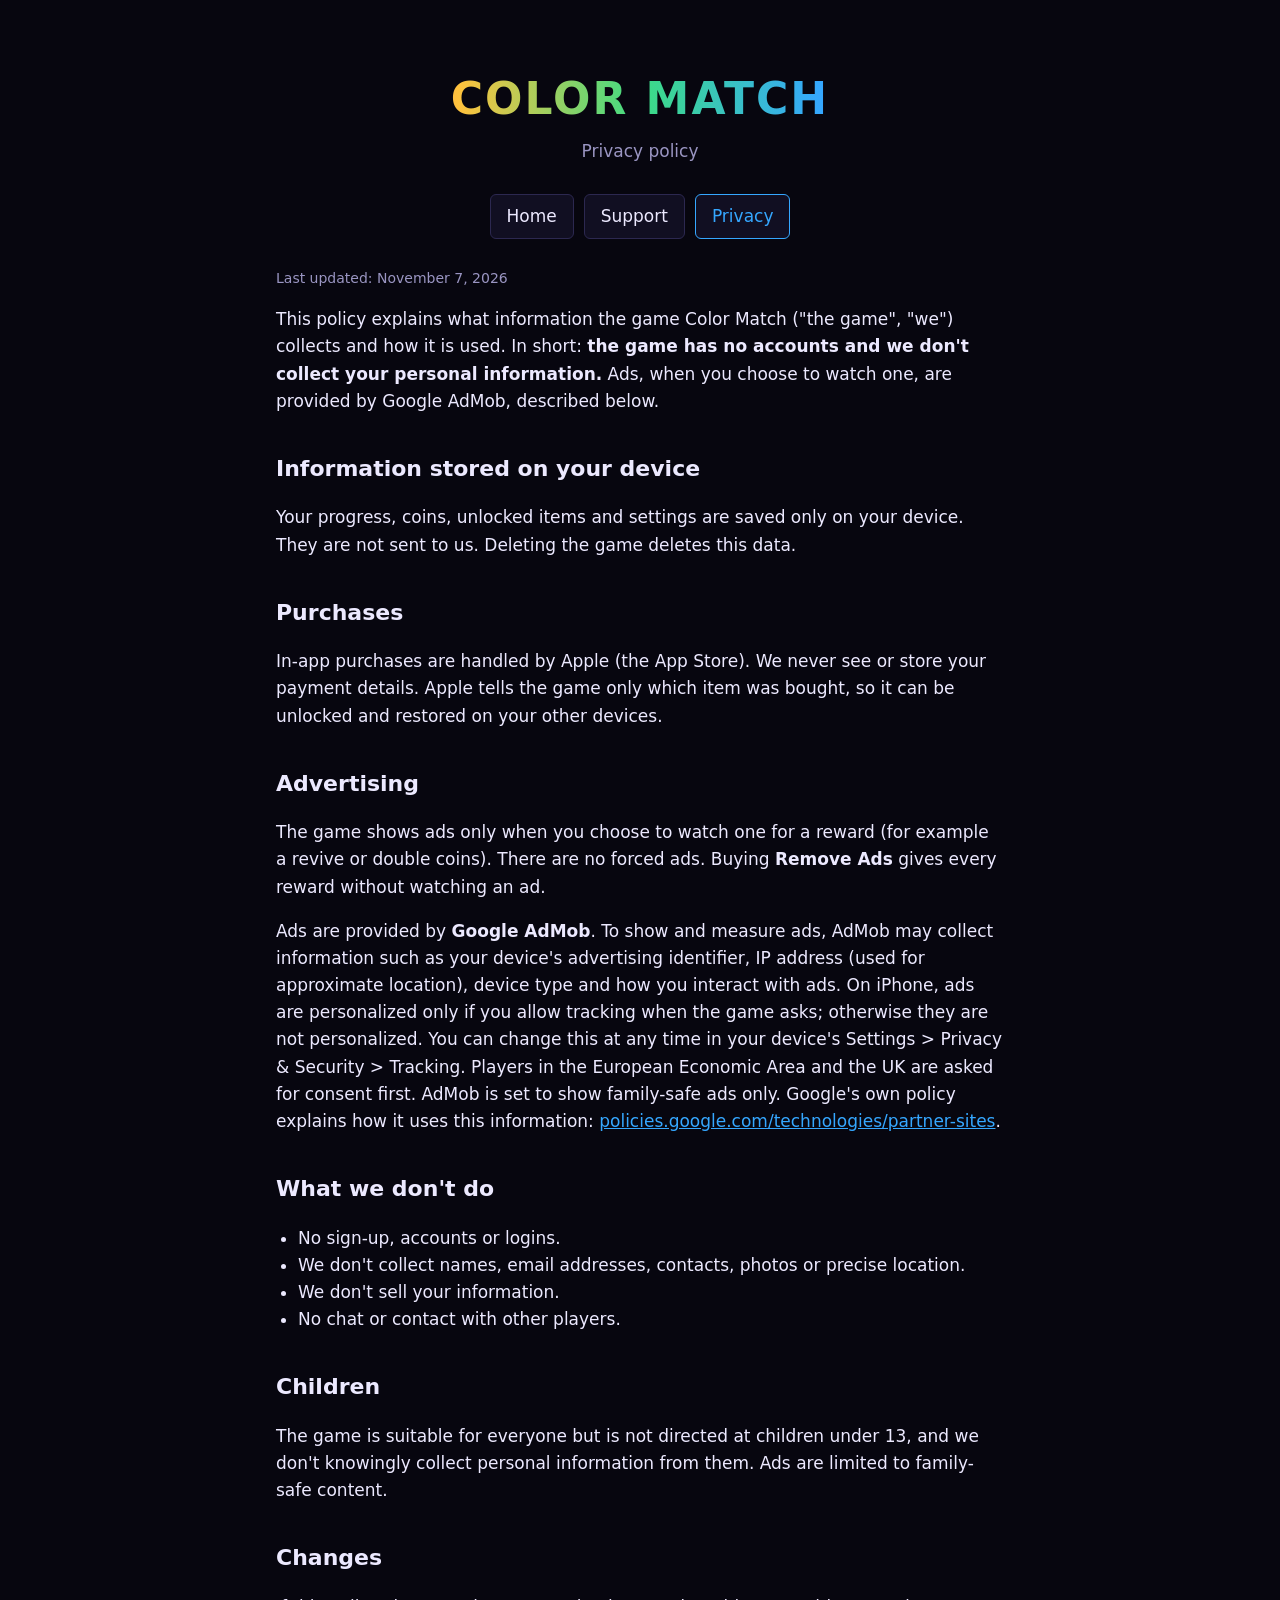
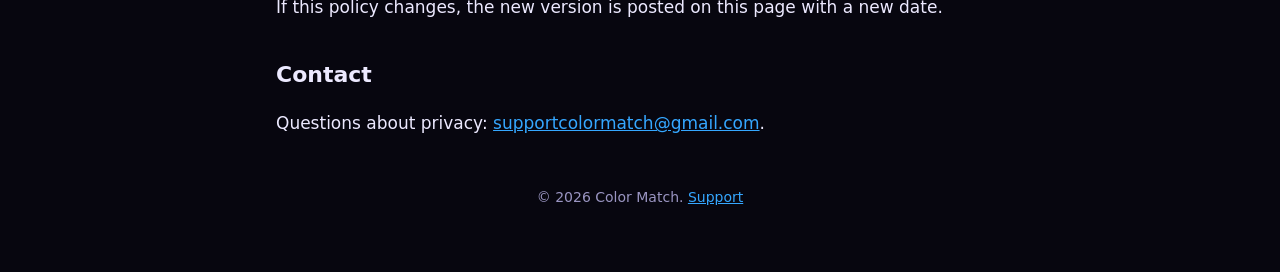
==== privacy.html @ d019bd3d "Color Match website: home, support, privacy policy" ====
<!doctype html>
<html lang="en">
<head>
<meta charset="utf-8">
<meta name="viewport" content="width=device-width, initial-scale=1">
<title>Color Match Privacy Policy</title>
<link rel="stylesheet" href="style.css">
</head>
<body>
<main>
  <header>
    <h1 class="logo">COLOR MATCH</h1>
    <p class="tag">Privacy policy</p>
  </header>
  <nav>
    <a href="index.html">Home</a>
    <a href="support.html">Support</a>
    <a href="privacy.html" aria-current="page">Privacy</a>
  </nav>

  <p class="small">Last updated: November 7, 2026</p>

  <p>This policy explains what information the game Color Match ("the game", "we") collects and
  how it is used. In short: <b>the game has no accounts and we don't collect your personal
  information.</b> Ads, when you choose to watch one, are provided by Google AdMob, described below.</p>

  <h2>Information stored on your device</h2>
  <p>Your progress, coins, unlocked items and settings are saved only on your device. They are not
  sent to us. Deleting the game deletes this data.</p>

  <h2>Purchases</h2>
  <p>In-app purchases are handled by Apple (the App Store). We never see or store your payment
  details. Apple tells the game only which item was bought, so it can be unlocked and restored on
  your other devices.</p>

  <h2>Advertising</h2>
  <p>The game shows ads only when you choose to watch one for a reward (for example a revive or
  double coins). There are no forced ads. Buying <b>Remove Ads</b> gives every reward without
  watching an ad.</p>
  <p>Ads are provided by <b>Google AdMob</b>. To show and measure ads, AdMob may collect
  information such as your device's advertising identifier, IP address (used for approximate
  location), device type and how you interact with ads. On iPhone, ads are personalized only if
  you allow tracking when the game asks; otherwise they are not personalized. You can change this
  at any time in your device's Settings &gt; Privacy &amp; Security &gt; Tracking. Players in the
  European Economic Area and the UK are asked for consent first. AdMob is set to show family-safe
  ads only. Google's own policy explains how it uses this information:
  <a href="https://policies.google.com/technologies/partner-sites">policies.google.com/technologies/partner-sites</a>.</p>

  <h2>What we don't do</h2>
  <ul>
    <li>No sign-up, accounts or logins.</li>
    <li>We don't collect names, email addresses, contacts, photos or precise location.</li>
    <li>We don't sell your information.</li>
    <li>No chat or contact with other players.</li>
  </ul>

  <h2>Children</h2>
  <p>The game is suitable for everyone but is not directed at children under 13, and we don't
  knowingly collect personal information from them. Ads are limited to family-safe content.</p>

  <h2>Changes</h2>
  <p>If this policy changes, the new version is posted on this page with a new date.</p>

  <h2>Contact</h2>
  <p>Questions about privacy: <a href="mailto:supportcolormatch@gmail.com">supportcolormatch@gmail.com</a>.</p>

  <footer>&copy; 2026 Color Match. <a href="support.html">Support</a></footer>
</main>
</body>
</html>
---- style.css ----
:root {
  --bg: #07060f;
  --panel: #110f22;
  --text: #ece9ff;
  --muted: #9a95c2;
  --pink: #ff4f8b;
  --blue: #35a7ff;
  --gold: #ffc23d;
  --green: #3ddc84;
  --violet: #a46bff;
}
* { box-sizing: border-box; }
body {
  margin: 0;
  background: var(--bg);
  color: var(--text);
  font: 17px/1.6 system-ui, -apple-system, "Segoe UI", Roboto, sans-serif;
}
main { max-width: 760px; margin: 0 auto; padding: 32px 16px 64px; }
header { text-align: center; padding: 32px 0 8px; }
.logo {
  font-size: 44px; font-weight: 900; letter-spacing: 2px; margin: 0;
  background: linear-gradient(90deg, var(--pink), var(--gold), var(--green), var(--blue), var(--violet));
  -webkit-background-clip: text; background-clip: text; color: transparent;
}
.tag { color: var(--muted); margin: 4px 0 0; }
nav { display: flex; gap: 10px; justify-content: center; flex-wrap: wrap; margin: 20px 0 28px; }
nav a {
  color: var(--text); text-decoration: none; padding: 8px 16px;
  border: 1px solid #2c2850; border-radius: 6px; background: var(--panel);
}
nav a:hover, nav a[aria-current] { border-color: var(--blue); color: var(--blue); }
h2 { margin-top: 36px; font-size: 22px; }
h3 { margin-top: 24px; font-size: 18px; }
a { color: var(--blue); }
.card { background: var(--panel); border: 1px solid #2c2850; border-radius: 10px; padding: 18px 20px; margin: 16px 0; }
.dots { display: flex; gap: 10px; justify-content: center; margin: 18px 0 0; }
.dots span { width: 14px; height: 14px; border-radius: 50%; display: inline-block; }
ul { padding-left: 22px; }
.small { color: var(--muted); font-size: 14px; }
footer { color: var(--muted); font-size: 14px; text-align: center; margin-top: 48px; }
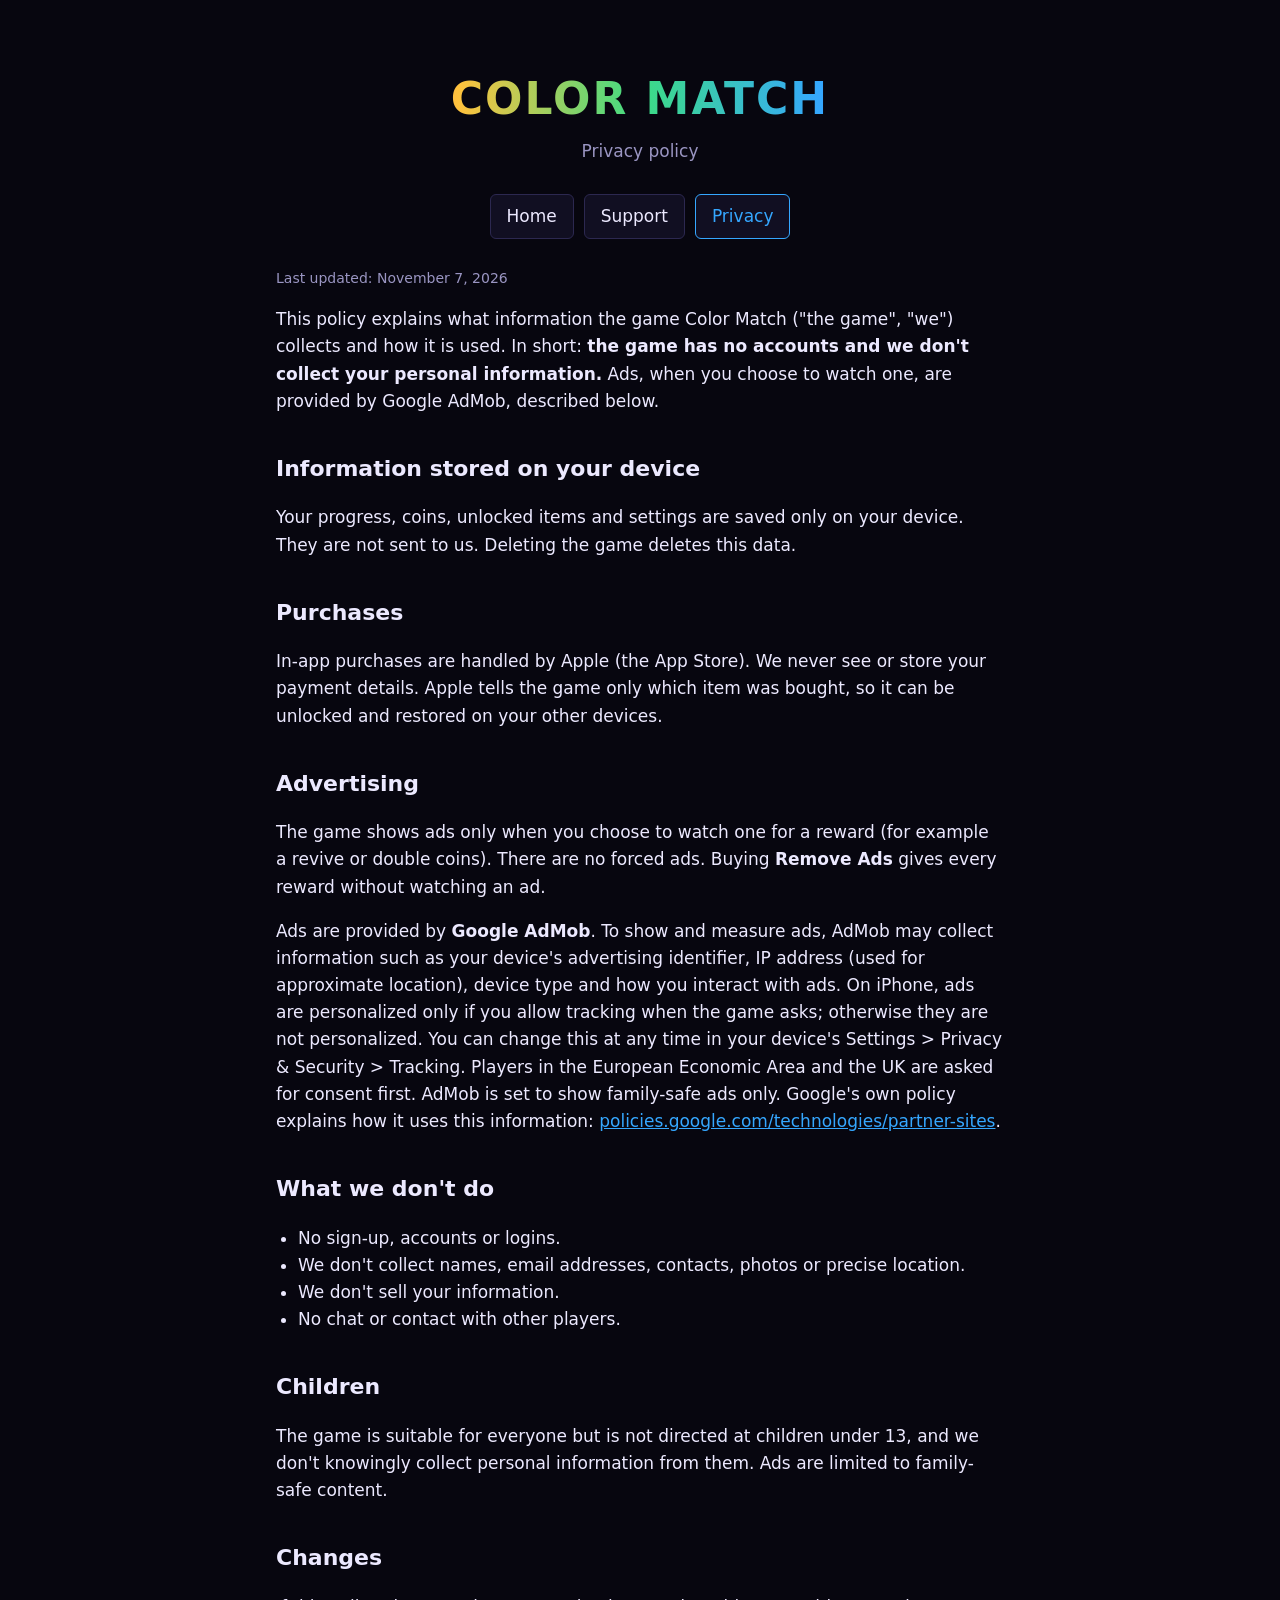
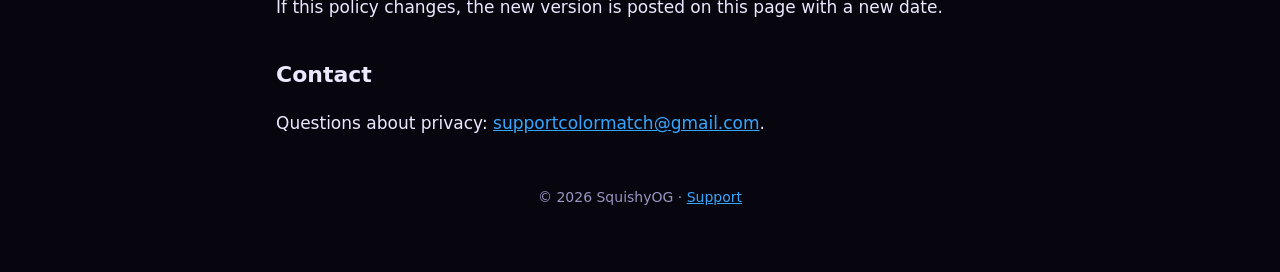
==== commit e04c637c: "Support page in the developer's own voice; footers say SquishyOG" ====
--- a/privacy.html
+++ b/privacy.html
@@ -64,7 +64,7 @@
   <h2>Contact</h2>
   <p>Questions about privacy: <a href="mailto:supportcolormatch@gmail.com">supportcolormatch@gmail.com</a>.</p>
 
-  <footer>&copy; 2026 Color Match. <a href="support.html">Support</a></footer>
+  <footer>&copy; 2026 SquishyOG &middot; <a href="support.html">Support</a></footer>
 </main>
 </body>
 </html>
--- a/style.css
+++ b/style.css
@@ -39,3 +39,31 @@
 ul { padding-left: 22px; }
 .small { color: var(--muted); font-size: 14px; }
 footer { color: var(--muted); font-size: 14px; text-align: center; margin-top: 48px; }
+
+/* Support page */
+.hello { text-align: center; padding: 8px 4px 20px; }
+.hello p { max-width: 560px; margin-left: auto; margin-right: auto; }
+.kicker { font-size: 22px; font-weight: 800; margin: 0 0 6px; }
+.sign { color: var(--gold); font-weight: 800; letter-spacing: 1px; margin-top: 4px; }
+.btn {
+  display: inline-block; margin: 10px 0 4px; padding: 12px 28px; border-radius: 8px;
+  background: var(--gold); color: #1a1205; font-weight: 800; text-decoration: none;
+  transform: skewX(-8deg);
+}
+.btn:hover { filter: brightness(1.1); }
+.card h2 { margin-top: 0; }
+.steps { padding-left: 22px; margin: 8px 0 0; }
+.steps li { margin: 6px 0; }
+details {
+  background: var(--panel); border: 1px solid #2c2850; border-radius: 10px;
+  margin: 10px 0; padding: 0 18px;
+}
+details[open] { border-color: var(--violet); }
+summary {
+  cursor: pointer; list-style: none; padding: 14px 0; font-weight: 700;
+  display: flex; justify-content: space-between; gap: 12px;
+}
+summary::-webkit-details-marker { display: none; }
+summary::after { content: "+"; color: var(--blue); font-weight: 800; }
+details[open] summary::after { content: "\2212"; }
+details p { margin: 0 0 14px; color: #d6d2f0; }
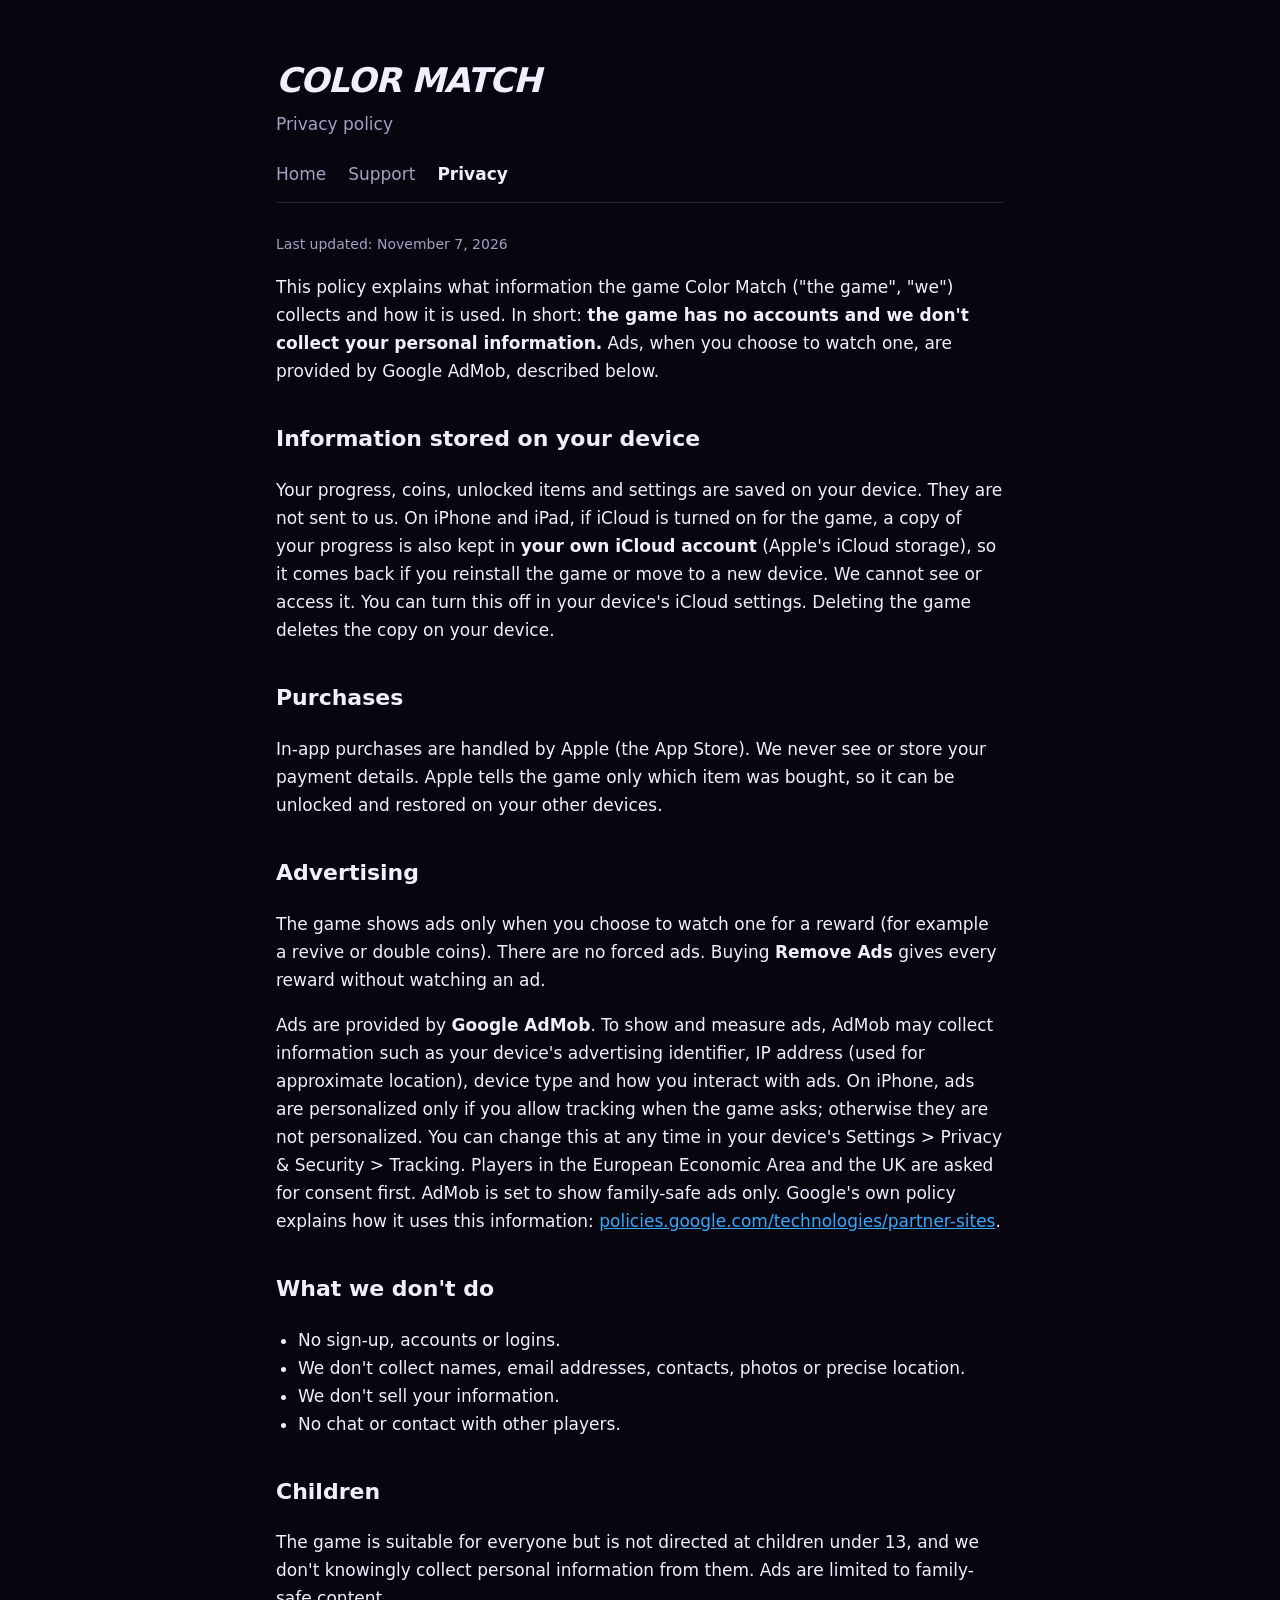
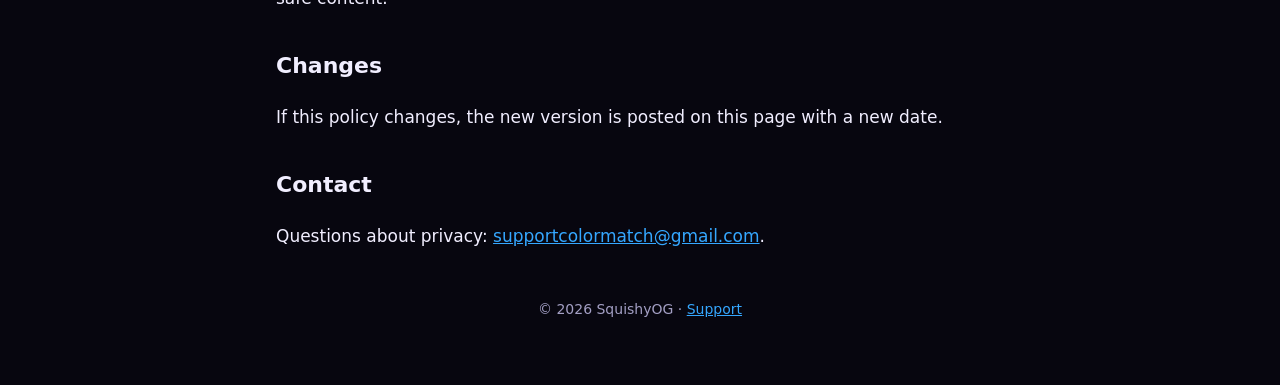
==== commit 4bcee4ec: "New home page: headline, pictures of the game, plain copy; support and privacy restyled to match Co-" ====
--- a/privacy.html
+++ b/privacy.html
@@ -4,7 +4,7 @@
 <meta charset="utf-8">
 <meta name="viewport" content="width=device-width, initial-scale=1">
 <title>Color Match Privacy Policy</title>
-<link rel="stylesheet" href="style.css">
+<link rel="stylesheet" href="style.css?v=3">
 </head>
 <body>
 <main>
@@ -25,8 +25,11 @@
   information.</b> Ads, when you choose to watch one, are provided by Google AdMob, described below.</p>
 
   <h2>Information stored on your device</h2>
-  <p>Your progress, coins, unlocked items and settings are saved only on your device. They are not
-  sent to us. Deleting the game deletes this data.</p>
+  <p>Your progress, coins, unlocked items and settings are saved on your device. They are not
+  sent to us. On iPhone and iPad, if iCloud is turned on for the game, a copy of your progress is
+  also kept in <b>your own iCloud account</b> (Apple's iCloud storage), so it comes back if you
+  reinstall the game or move to a new device. We cannot see or access it. You can turn this off
+  in your device's iCloud settings. Deleting the game deletes the copy on your device.</p>
 
   <h2>Purchases</h2>
   <p>In-app purchases are handled by Apple (the App Store). We never see or store your payment
--- a/style.css
+++ b/style.css
@@ -1,52 +1,135 @@
 :root {
   --bg: #07060f;
-  --panel: #110f22;
-  --text: #ece9ff;
-  --muted: #9a95c2;
-  --pink: #ff4f8b;
+  --panel: #100e1f;
+  --line: #262343;
+  --text: #f1eeff;
+  --muted: #a39fc4;
+  --pink: #ff4f6e;
   --blue: #35a7ff;
   --gold: #ffc23d;
   --green: #3ddc84;
   --violet: #a46bff;
 }
 * { box-sizing: border-box; }
+html { scroll-behavior: smooth; }
 body {
   margin: 0;
   background: var(--bg);
   color: var(--text);
-  font: 17px/1.6 system-ui, -apple-system, "Segoe UI", Roboto, sans-serif;
+  font: 17px/1.65 system-ui, -apple-system, "Segoe UI", Roboto, sans-serif;
+  -webkit-font-smoothing: antialiased;
 }
+a { color: var(--blue); }
+img { max-width: 100%; height: auto; }
+.small { color: var(--muted); font-size: 14px; }
+
+/* ---------- Home page ---------- */
+.home { overflow-x: hidden; }
+.bar {
+  max-width: 1120px; margin: 0 auto; padding: 18px 20px;
+  display: flex; align-items: center; justify-content: space-between;
+}
+.brand {
+  display: flex; align-items: center; gap: 10px; color: var(--text); text-decoration: none;
+  font-weight: 800; letter-spacing: .2px;
+}
+.brand img { border-radius: 9px; display: block; }
+.links a { color: var(--muted); text-decoration: none; margin-left: 22px; font-size: 15px; }
+.links a:hover { color: var(--text); }
+
+.hero {
+  max-width: 1120px; margin: 0 auto; padding: 36px 20px 72px;
+  display: grid; grid-template-columns: 1fr 1.05fr; gap: 28px; align-items: center;
+}
+.eyebrow { color: var(--muted); font-size: 14px; letter-spacing: 1.5px; text-transform: uppercase; margin: 0 0 14px; }
+.hero h1 {
+  font-size: clamp(44px, 7.2vw, 88px); line-height: .96; margin: 0 0 22px;
+  font-weight: 900; font-style: italic; letter-spacing: -2px; text-transform: uppercase;
+}
+.c1 { color: var(--pink); } .c2 { color: var(--gold); } .c3 { color: var(--green); }
+.c4 { color: var(--blue); } .c5 { color: var(--violet); }
+.lede { font-size: 20px; line-height: 1.5; color: #d9d5f2; max-width: 30em; margin: 0 0 26px; }
+.soon {
+  display: inline-block; margin: 0; padding: 11px 20px; border: 2px solid var(--gold);
+  color: var(--gold); transform: skewX(-8deg); font-size: 16px;
+}
+.soon b { text-transform: uppercase; letter-spacing: 1px; margin-right: 6px; }
+
+.ph {
+  display: block; border-radius: 28px; border: 3px solid #2b2850; background: #000;
+  box-shadow: 0 30px 60px -20px rgba(0, 0, 0, .9);
+}
+.phones { position: relative; height: 560px; }
+.phones .ph { position: absolute; width: 236px; top: 24px; }
+.phones .left { left: 4%; transform: rotate(-7deg); border-color: var(--gold); }
+.phones .mid { left: 50%; margin-left: -128px; width: 256px; top: 0; z-index: 2; border-color: var(--blue); }
+.phones .right { right: 4%; transform: rotate(7deg); border-color: var(--violet); }
+
+.row {
+  max-width: 980px; margin: 0 auto; padding: 56px 20px;
+  display: grid; grid-template-columns: 250px 1fr; gap: 56px; align-items: center;
+}
+.row.flip { grid-template-columns: 1fr 250px; }
+.row.flip .ph { order: 2; }
+.row .ph { width: 250px; }
+.row:nth-of-type(2) .ph { border-color: var(--gold); transform: rotate(-3deg); }
+.row:nth-of-type(3) .ph { border-color: var(--violet); transform: rotate(3deg); }
+.row:nth-of-type(4) .ph { border-color: var(--green); transform: rotate(-3deg); }
+.row:nth-of-type(5) .ph { border-color: var(--pink); transform: rotate(3deg); }
+.row h2 {
+  font-size: clamp(28px, 4vw, 42px); line-height: 1.05; margin: 0 0 18px;
+  font-weight: 900; font-style: italic; letter-spacing: -1px; text-transform: uppercase;
+}
+.row p { color: #d2cee9; margin: 0 0 14px; max-width: 34em; }
+
+.facts {
+  max-width: 1120px; margin: 40px auto 0; padding: 0 20px;
+  display: grid; grid-template-columns: repeat(4, 1fr); gap: 0;
+  border-top: 1px solid var(--line); border-bottom: 1px solid var(--line);
+}
+.facts div { padding: 26px 22px; color: var(--muted); font-size: 15px; line-height: 1.5; border-left: 1px solid var(--line); }
+.facts div:first-child { border-left: 0; padding-left: 0; }
+.facts b { display: block; color: var(--text); font-size: 17px; margin-bottom: 4px; }
+
+.home footer { max-width: 1120px; margin: 0 auto; padding: 44px 20px 64px; text-align: left; color: var(--text); font-size: 17px; }
+.home footer p { margin: 0 0 8px; }
+
+@media (max-width: 860px) {
+  .hero { grid-template-columns: 1fr; padding-top: 12px; }
+  .phones { height: 430px; max-width: 420px; width: 100%; margin: 0 auto; }
+  .phones .ph { width: 172px; top: 20px; border-radius: 22px; }
+  .phones .mid { width: 190px; margin-left: -95px; top: 0; }
+  .phones .left { left: 0; } .phones .right { right: 0; }
+  .row, .row.flip { grid-template-columns: 1fr; gap: 28px; padding: 40px 20px; }
+  .row .ph { width: 210px; margin: 0 auto; }
+  .row.flip .ph { order: 0; }
+  .facts { grid-template-columns: 1fr 1fr; }
+  .facts div { border-left: 0; padding-left: 0; }
+}
+
+/* ---------- Support and privacy pages ---------- */
 main { max-width: 760px; margin: 0 auto; padding: 32px 16px 64px; }
-header { text-align: center; padding: 32px 0 8px; }
+header { padding: 20px 0 4px; }
 .logo {
-  font-size: 44px; font-weight: 900; letter-spacing: 2px; margin: 0;
-  background: linear-gradient(90deg, var(--pink), var(--gold), var(--green), var(--blue), var(--violet));
-  -webkit-background-clip: text; background-clip: text; color: transparent;
+  font-size: 34px; font-weight: 900; font-style: italic; letter-spacing: -1px; margin: 0; color: var(--text);
 }
-.tag { color: var(--muted); margin: 4px 0 0; }
-nav { display: flex; gap: 10px; justify-content: center; flex-wrap: wrap; margin: 20px 0 28px; }
-nav a {
-  color: var(--text); text-decoration: none; padding: 8px 16px;
-  border: 1px solid #2c2850; border-radius: 6px; background: var(--panel);
-}
-nav a:hover, nav a[aria-current] { border-color: var(--blue); color: var(--blue); }
+.tag { color: var(--muted); margin: 2px 0 0; }
+nav { display: flex; gap: 22px; flex-wrap: wrap; margin: 18px 0 30px; padding-bottom: 14px; border-bottom: 1px solid var(--line); }
+nav a { color: var(--muted); text-decoration: none; }
+nav a:hover { color: var(--text); }
+nav a[aria-current] { color: var(--text); font-weight: 700; }
 h2 { margin-top: 36px; font-size: 22px; }
 h3 { margin-top: 24px; font-size: 18px; }
-a { color: var(--blue); }
-.card { background: var(--panel); border: 1px solid #2c2850; border-radius: 10px; padding: 18px 20px; margin: 16px 0; }
-.dots { display: flex; gap: 10px; justify-content: center; margin: 18px 0 0; }
-.dots span { width: 14px; height: 14px; border-radius: 50%; display: inline-block; }
+.card { background: var(--panel); border: 1px solid var(--line); border-radius: 10px; padding: 18px 20px; margin: 16px 0; }
 ul { padding-left: 22px; }
-.small { color: var(--muted); font-size: 14px; }
 footer { color: var(--muted); font-size: 14px; text-align: center; margin-top: 48px; }
 
-/* Support page */
-.hello { text-align: center; padding: 8px 4px 20px; }
-.hello p { max-width: 560px; margin-left: auto; margin-right: auto; }
+.hello { padding: 8px 0 20px; }
+.hello p { max-width: 560px; }
 .kicker { font-size: 22px; font-weight: 800; margin: 0 0 6px; }
 .sign { color: var(--gold); font-weight: 800; letter-spacing: 1px; margin-top: 4px; }
 .btn {
-  display: inline-block; margin: 10px 0 4px; padding: 12px 28px; border-radius: 8px;
+  display: inline-block; margin: 10px 0 4px; padding: 12px 28px; border-radius: 4px;
   background: var(--gold); color: #1a1205; font-weight: 800; text-decoration: none;
   transform: skewX(-8deg);
 }
@@ -55,7 +138,7 @@
 .steps { padding-left: 22px; margin: 8px 0 0; }
 .steps li { margin: 6px 0; }
 details {
-  background: var(--panel); border: 1px solid #2c2850; border-radius: 10px;
+  background: var(--panel); border: 1px solid var(--line); border-radius: 10px;
   margin: 10px 0; padding: 0 18px;
 }
 details[open] { border-color: var(--violet); }
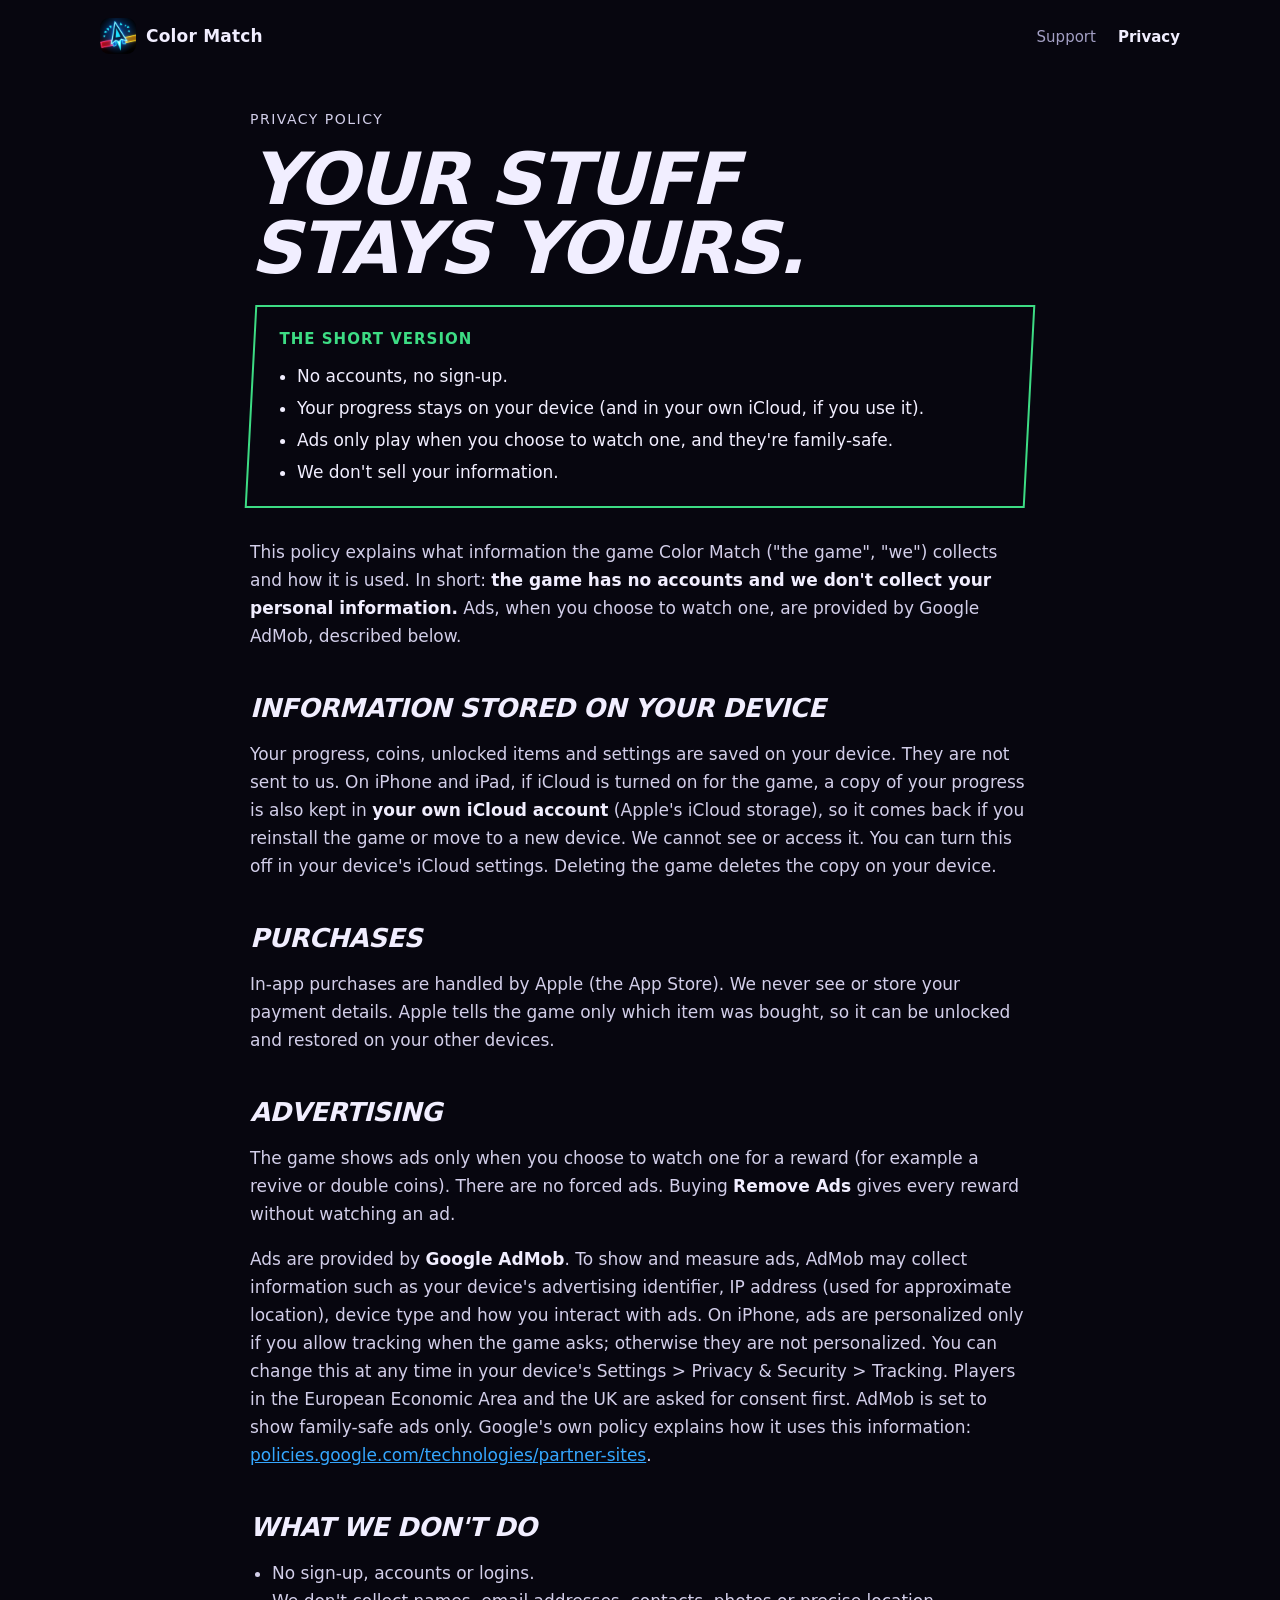
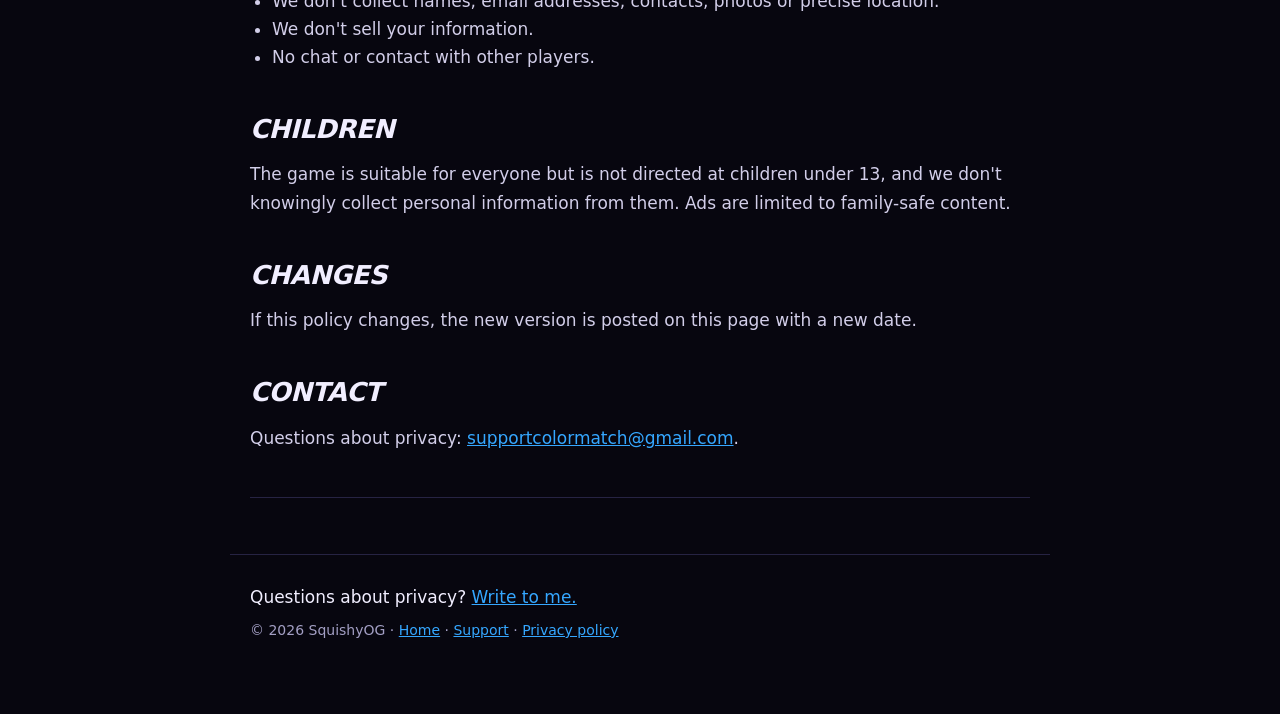
==== commit df8bc006: "Support and privacy pages in the home page's design Co-Authored-By: Claude Fable 5.2 <noreply@anthro" ====
--- a/privacy.html
+++ b/privacy.html
@@ -4,21 +4,30 @@
 <meta charset="utf-8">
 <meta name="viewport" content="width=device-width, initial-scale=1">
 <title>Color Match Privacy Policy</title>
-<link rel="stylesheet" href="style.css?v=3">
+<meta name="theme-color" content="#07060f">
+<link rel="icon" href="img/icon.png">
+<link rel="stylesheet" href="style.css?v=4">
 </head>
-<body>
+<body class="page">
+
+<div class="bar">
+  <a class="brand" href="index.html"><img src="img/icon.png" alt="" width="36" height="36">Color Match</a>
+  <span class="links"><a href="support.html">Support</a><a href="privacy.html" aria-current="page">Privacy</a></span>
+</div>
+
 <main>
-  <header>
-    <h1 class="logo">COLOR MATCH</h1>
-    <p class="tag">Privacy policy</p>
-  </header>
-  <nav>
-    <a href="index.html">Home</a>
-    <a href="support.html">Support</a>
-    <a href="privacy.html" aria-current="page">Privacy</a>
-  </nav>
-
-  <p class="small">Last updated: November 7, 2026</p>
+  <header class="top">
+    <p class="eyebrow">Privacy policy</p>
+    <h1>Your stuff<br>stays yours.</h1>
+    <div class="short">
+    <b>The short version</b>
+    <ul>
+      <li>No accounts, no sign-up.</li>
+      <li>Your progress stays on your device (and in your own iCloud, if you use it).</li>
+      <li>Ads only play when you choose to watch one, and they're family-safe.</li>
+      <li>We don't sell your information.</li>
+    </ul>
+  </div>
 
   <p>This policy explains what information the game Color Match ("the game", "we") collects and
   how it is used. In short: <b>the game has no accounts and we don't collect your personal
@@ -67,7 +76,12 @@
   <h2>Contact</h2>
   <p>Questions about privacy: <a href="mailto:supportcolormatch@gmail.com">supportcolormatch@gmail.com</a>.</p>
 
-  <footer>&copy; 2026 SquishyOG &middot; <a href="support.html">Support</a></footer>
 </main>
+
+<footer>
+  <p>Questions about privacy? <a href="mailto:supportcolormatch@gmail.com">Write to me.</a></p>
+  <p class="small">&copy; 2026 SquishyOG &middot; <a href="index.html">Home</a> &middot; <a href="support.html">Support</a> &middot; <a href="privacy.html">Privacy policy</a></p>
+</footer>
+
 </body>
 </html>
--- a/style.css
+++ b/style.css
@@ -107,46 +107,71 @@
   .facts div { border-left: 0; padding-left: 0; }
 }
 
-/* ---------- Support and privacy pages ---------- */
-main { max-width: 760px; margin: 0 auto; padding: 32px 16px 64px; }
-header { padding: 20px 0 4px; }
-.logo {
-  font-size: 34px; font-weight: 900; font-style: italic; letter-spacing: -1px; margin: 0; color: var(--text);
+/* ---------- Support and privacy pages (the home page's bar, type and footer) ---------- */
+.links a[aria-current] { color: var(--text); font-weight: 700; }
+.page main { max-width: 820px; margin: 0 auto; padding: 0 20px; }
+.top { padding: 36px 0 28px; border-bottom: 1px solid var(--line); margin-bottom: 36px; }
+.top h1 {
+  font-size: clamp(40px, 6.4vw, 72px); line-height: .96; margin: 0 0 22px;
+  font-weight: 900; font-style: italic; letter-spacing: -2px; text-transform: uppercase;
 }
-.tag { color: var(--muted); margin: 2px 0 0; }
-nav { display: flex; gap: 22px; flex-wrap: wrap; margin: 18px 0 30px; padding-bottom: 14px; border-bottom: 1px solid var(--line); }
-nav a { color: var(--muted); text-decoration: none; }
-nav a:hover { color: var(--text); }
-nav a[aria-current] { color: var(--text); font-weight: 700; }
-h2 { margin-top: 36px; font-size: 22px; }
-h3 { margin-top: 24px; font-size: 18px; }
-.card { background: var(--panel); border: 1px solid var(--line); border-radius: 10px; padding: 18px 20px; margin: 16px 0; }
-ul { padding-left: 22px; }
-footer { color: var(--muted); font-size: 14px; text-align: center; margin-top: 48px; }
-
-.hello { padding: 8px 0 20px; }
-.hello p { max-width: 560px; }
-.kicker { font-size: 22px; font-weight: 800; margin: 0 0 6px; }
-.sign { color: var(--gold); font-weight: 800; letter-spacing: 1px; margin-top: 4px; }
+.top .lede { max-width: 34em; }
+.top .small { margin: 6px 0 0; }
+.sign { color: var(--gold); font-weight: 800; letter-spacing: 1px; margin: 14px 0 0; }
 .btn {
-  display: inline-block; margin: 10px 0 4px; padding: 12px 28px; border-radius: 4px;
-  background: var(--gold); color: #1a1205; font-weight: 800; text-decoration: none;
+  display: inline-block; padding: 13px 34px; background: var(--gold); color: #1a1205;
+  font-weight: 800; text-decoration: none; text-transform: uppercase; letter-spacing: 1px;
   transform: skewX(-8deg);
 }
 .btn:hover { filter: brightness(1.1); }
-.card h2 { margin-top: 0; }
-.steps { padding-left: 22px; margin: 8px 0 0; }
-.steps li { margin: 6px 0; }
-details {
-  background: var(--panel); border: 1px solid var(--line); border-radius: 10px;
-  margin: 10px 0; padding: 0 18px;
+.page h2 {
+  font-size: 26px; line-height: 1.1; margin: 44px 0 12px;
+  font-weight: 900; font-style: italic; letter-spacing: -.5px; text-transform: uppercase;
 }
-details[open] { border-color: var(--violet); }
+.page main p, .page main li { color: #d2cee9; }
+.page main p b, .page main li b { color: var(--text); }
+.page main ul { padding-left: 22px; }
+.sub { margin: 0 0 18px; }
+
+.trio { list-style: none; counter-reset: n; padding: 0; margin: 0; display: grid; grid-template-columns: repeat(3, 1fr); gap: 0;
+  border-top: 1px solid var(--line); border-bottom: 1px solid var(--line); }
+.trio li { counter-increment: n; padding: 22px 22px 24px; border-left: 1px solid var(--line); font-size: 15px; line-height: 1.5; color: var(--muted); }
+.trio li:first-child { border-left: 0; padding-left: 0; }
+.trio li::before {
+  content: counter(n); display: block; font-size: 40px; line-height: 1; font-weight: 900; font-style: italic; margin-bottom: 10px;
+}
+.trio li:nth-child(1)::before { color: var(--pink); }
+.trio li:nth-child(2)::before { color: var(--gold); }
+.trio li:nth-child(3)::before { color: var(--blue); }
+.trio b { display: block; font-size: 17px; margin-bottom: 4px; }
+
+details { border-bottom: 1px solid var(--line); }
+details:first-of-type { border-top: 1px solid var(--line); }
 summary {
-  cursor: pointer; list-style: none; padding: 14px 0; font-weight: 700;
-  display: flex; justify-content: space-between; gap: 12px;
+  cursor: pointer; list-style: none; padding: 18px 0; font-weight: 700; font-size: 18px;
+  display: flex; justify-content: space-between; gap: 16px; color: var(--text);
 }
+summary:hover { color: var(--gold); }
 summary::-webkit-details-marker { display: none; }
-summary::after { content: "+"; color: var(--blue); font-weight: 800; }
+summary::after { content: "+"; color: var(--gold); font-weight: 800; font-size: 22px; line-height: 1; }
 details[open] summary::after { content: "\2212"; }
-details p { margin: 0 0 14px; color: #d6d2f0; }
+details p { margin: 0 0 20px; max-width: 40em; }
+
+.short {
+  border: 2px solid var(--green); padding: 20px 24px 12px; margin: 0 0 30px; transform: skewX(-3deg);
+}
+.short > * { transform: skewX(3deg); }
+.short b { display: block; color: var(--green); text-transform: uppercase; letter-spacing: 1px; font-size: 15px; }
+.short ul { margin: 10px 0 8px; }
+.short li { color: var(--text) !important; margin: 4px 0; }
+
+.page footer { max-width: 820px; margin: 56px auto 0; padding: 28px 20px 64px; border-top: 1px solid var(--line); font-size: 17px; }
+.page footer p { margin: 0 0 8px; }
+
+@media (max-width: 700px) {
+  .trio { grid-template-columns: 1fr; }
+  .trio li { border-left: 0; padding-left: 0; border-top: 1px solid var(--line); }
+  .trio li:first-child { border-top: 0; }
+}
+.page main p.sign { color: var(--gold); }
+.page main p.small { color: var(--muted); }
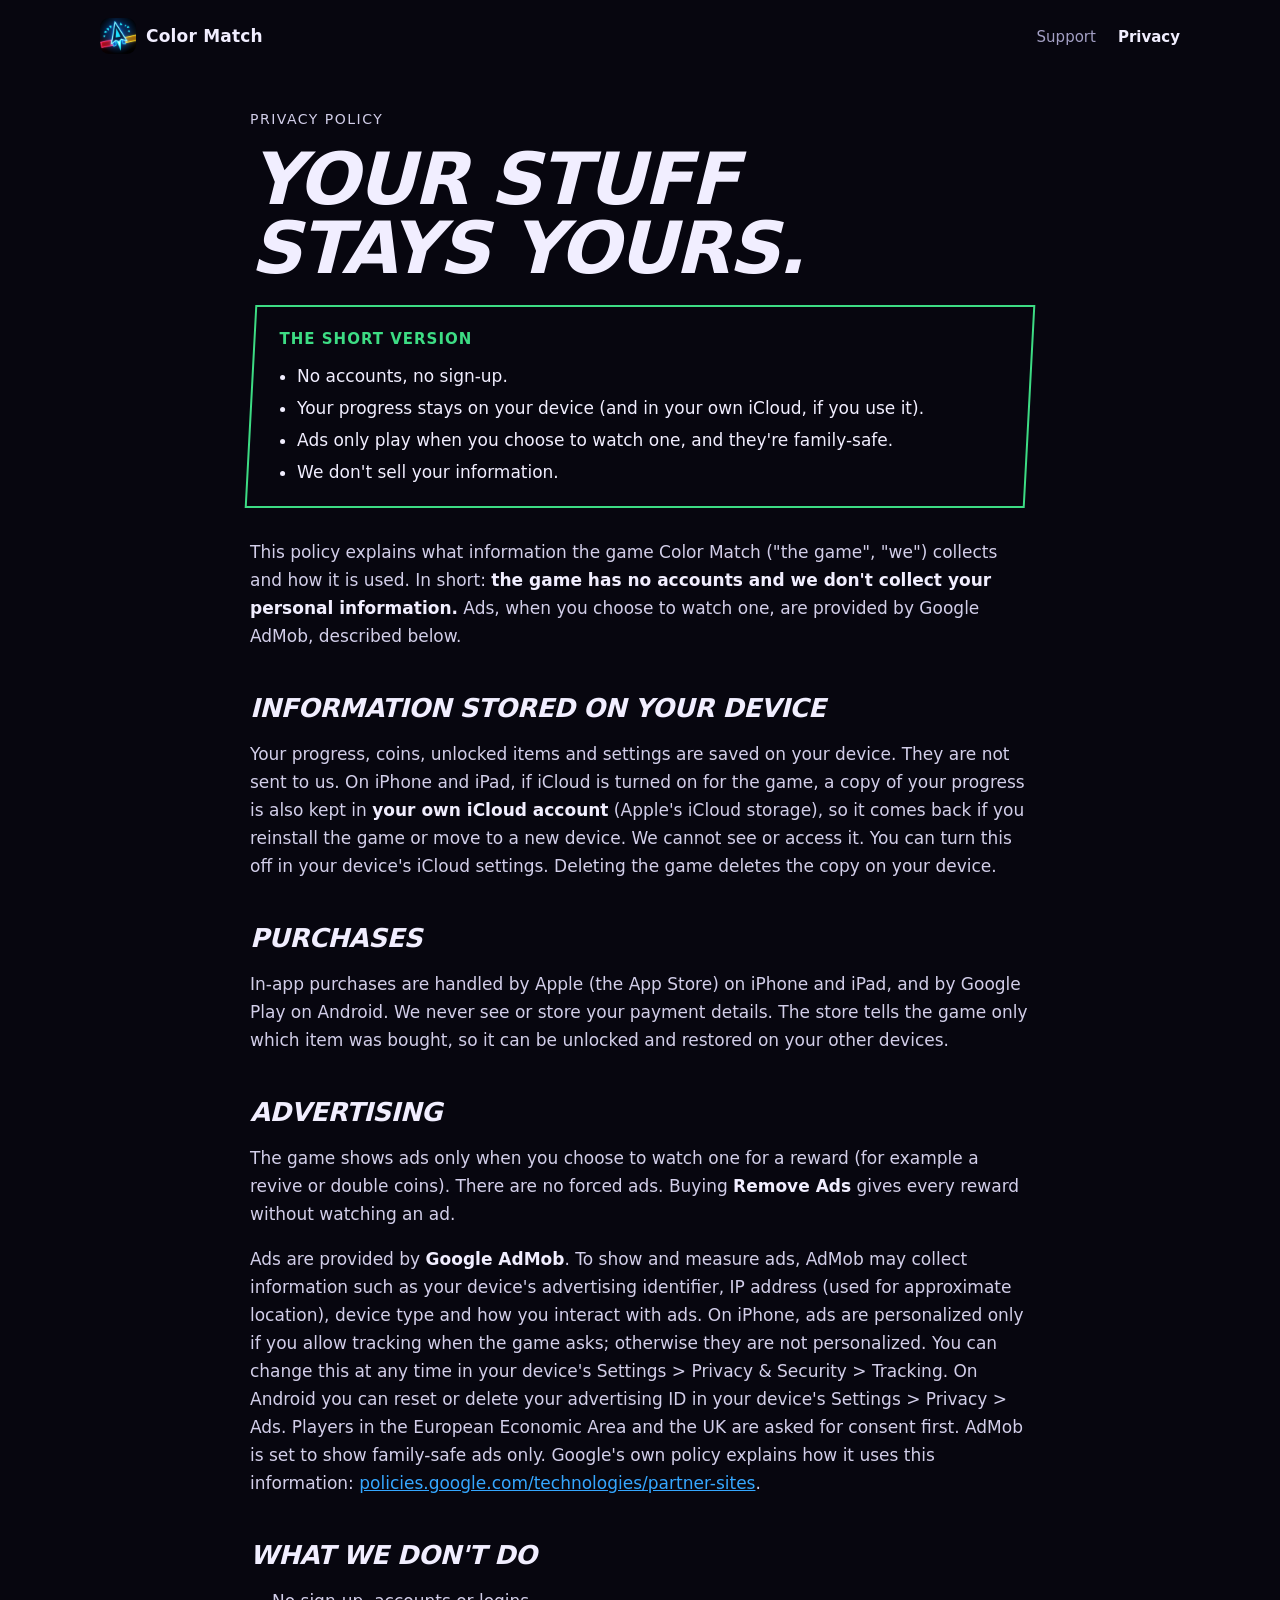
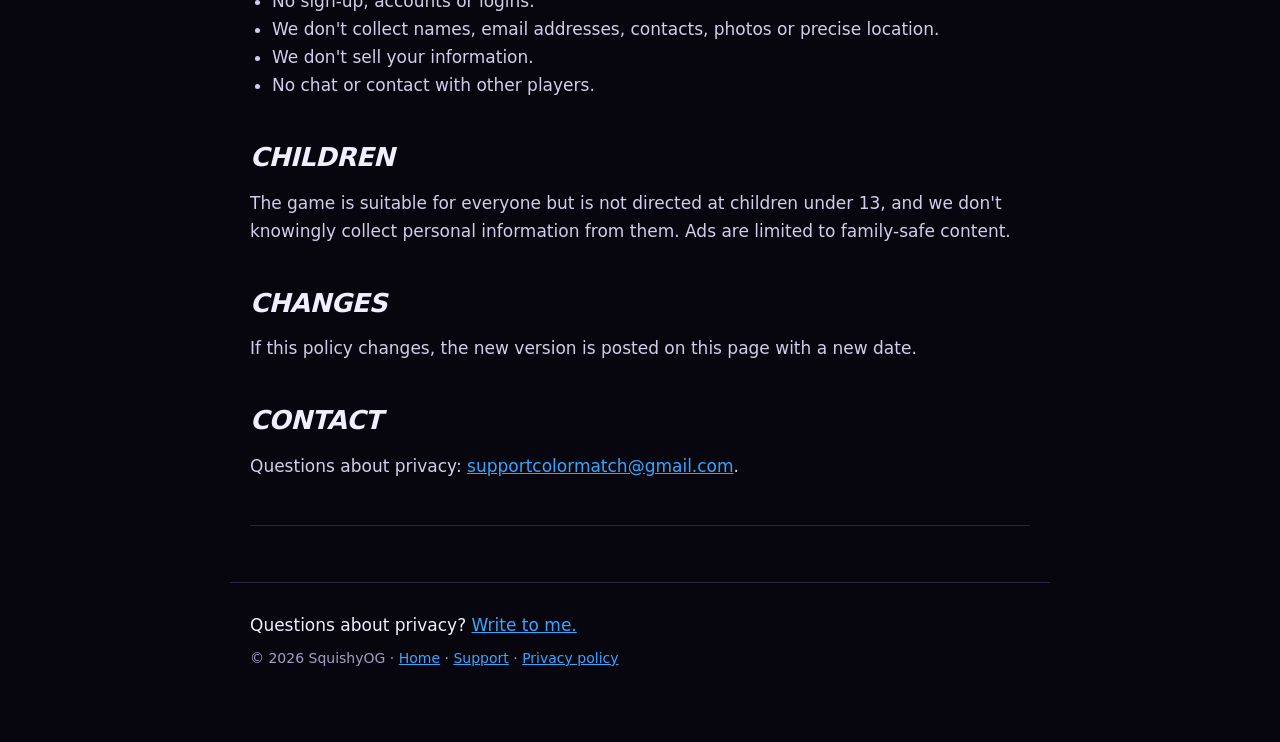
==== commit de263a9b: "Coming to Android too: home page, devices on the support page, Google Play and the Android ad ID in " ====
--- a/privacy.html
+++ b/privacy.html
@@ -41,9 +41,9 @@
   in your device's iCloud settings. Deleting the game deletes the copy on your device.</p>
 
   <h2>Purchases</h2>
-  <p>In-app purchases are handled by Apple (the App Store). We never see or store your payment
-  details. Apple tells the game only which item was bought, so it can be unlocked and restored on
-  your other devices.</p>
+  <p>In-app purchases are handled by Apple (the App Store) on iPhone and iPad, and by Google Play
+  on Android. We never see or store your payment details. The store tells the game only which item
+  was bought, so it can be unlocked and restored on your other devices.</p>
 
   <h2>Advertising</h2>
   <p>The game shows ads only when you choose to watch one for a reward (for example a revive or
@@ -53,7 +53,8 @@
   information such as your device's advertising identifier, IP address (used for approximate
   location), device type and how you interact with ads. On iPhone, ads are personalized only if
   you allow tracking when the game asks; otherwise they are not personalized. You can change this
-  at any time in your device's Settings &gt; Privacy &amp; Security &gt; Tracking. Players in the
+  at any time in your device's Settings &gt; Privacy &amp; Security &gt; Tracking. On Android you can
+  reset or delete your advertising ID in your device's Settings &gt; Privacy &gt; Ads. Players in the
   European Economic Area and the UK are asked for consent first. AdMob is set to show family-safe
   ads only. Google's own policy explains how it uses this information:
   <a href="https://policies.google.com/technologies/partner-sites">policies.google.com/technologies/partner-sites</a>.</p>
